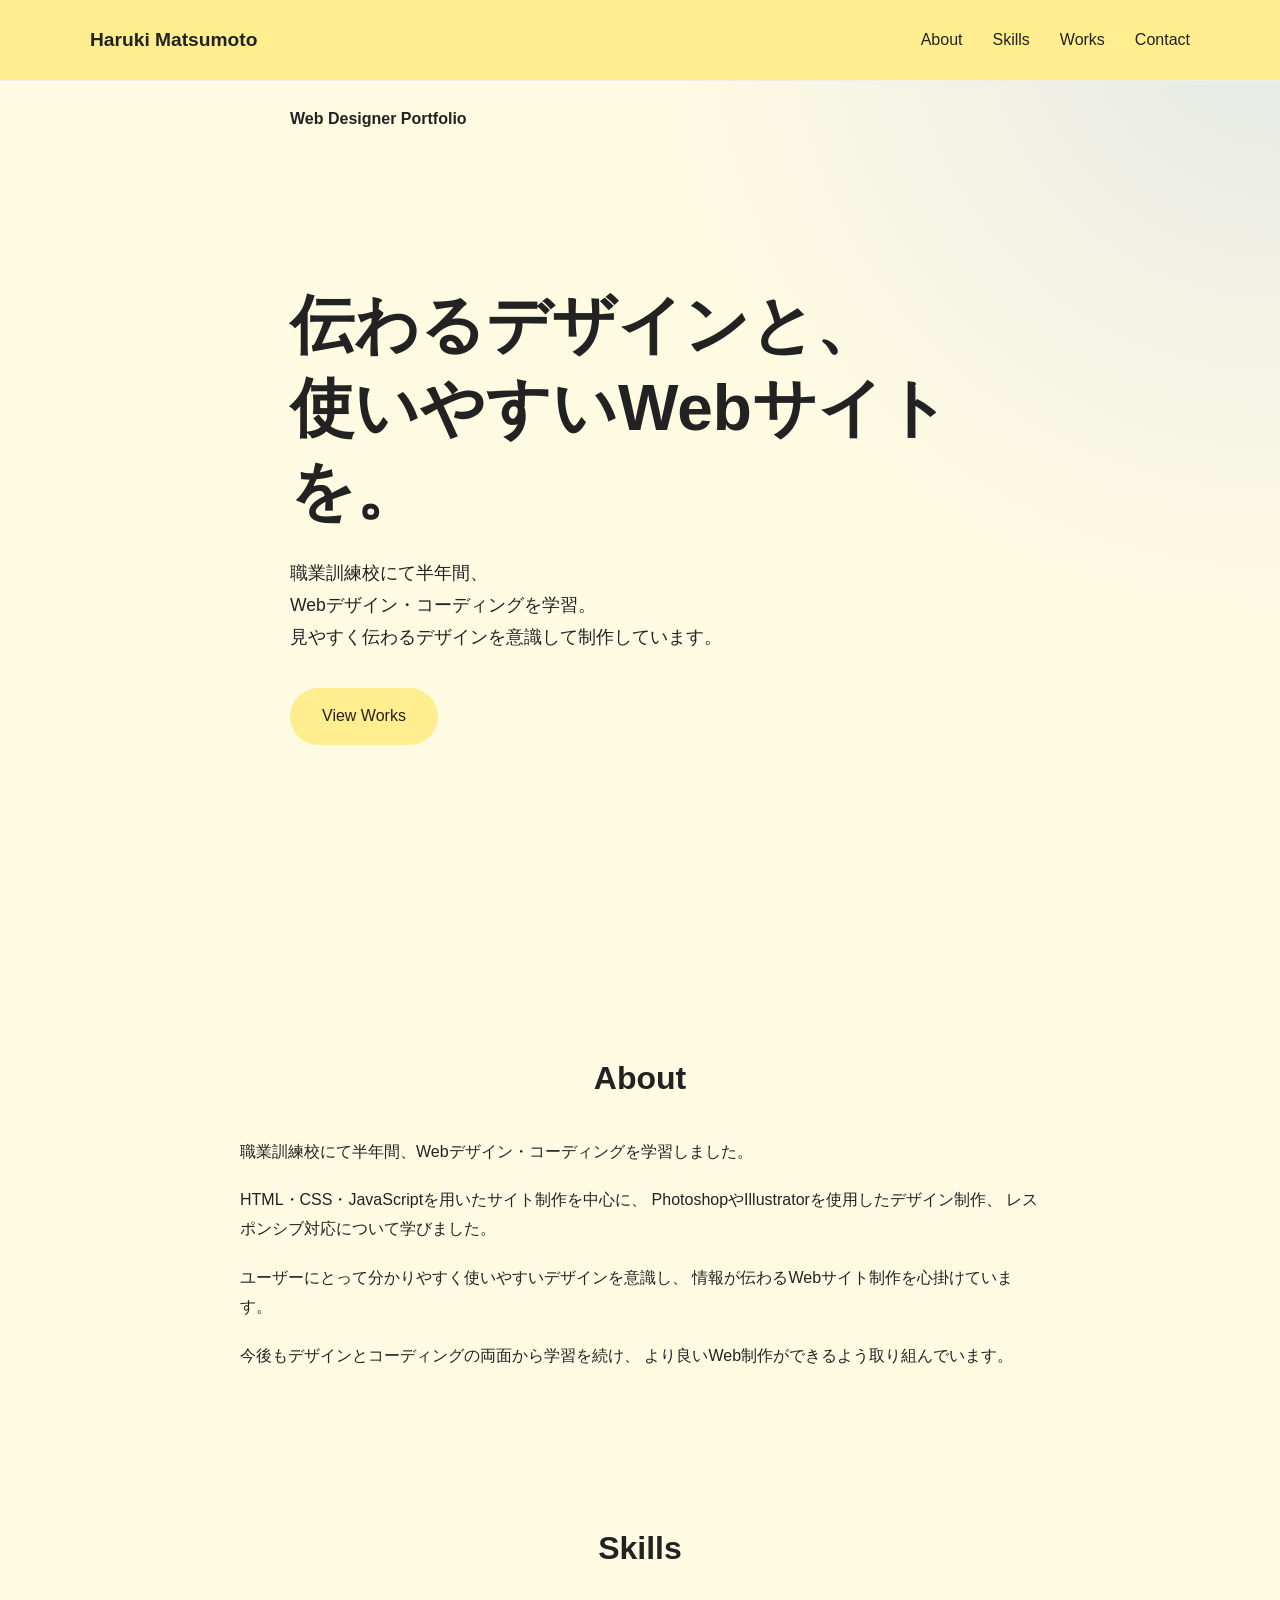
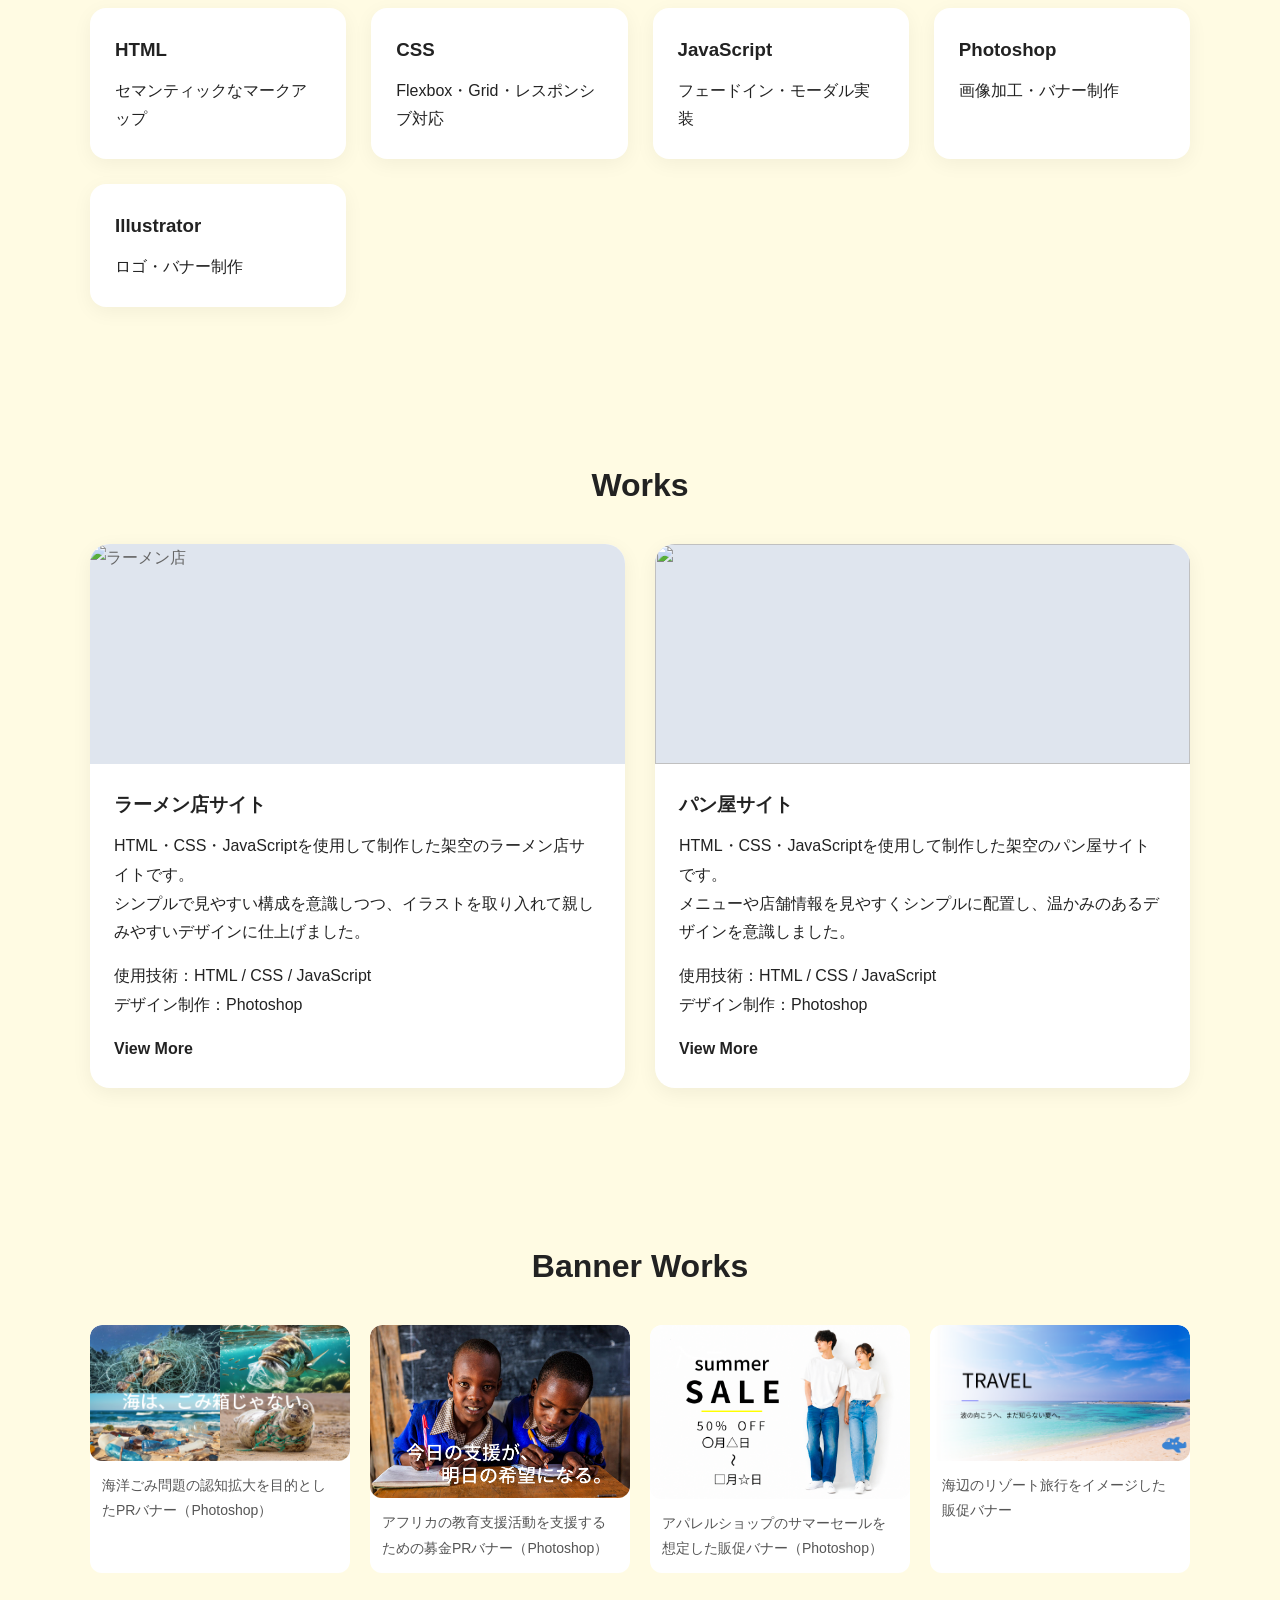
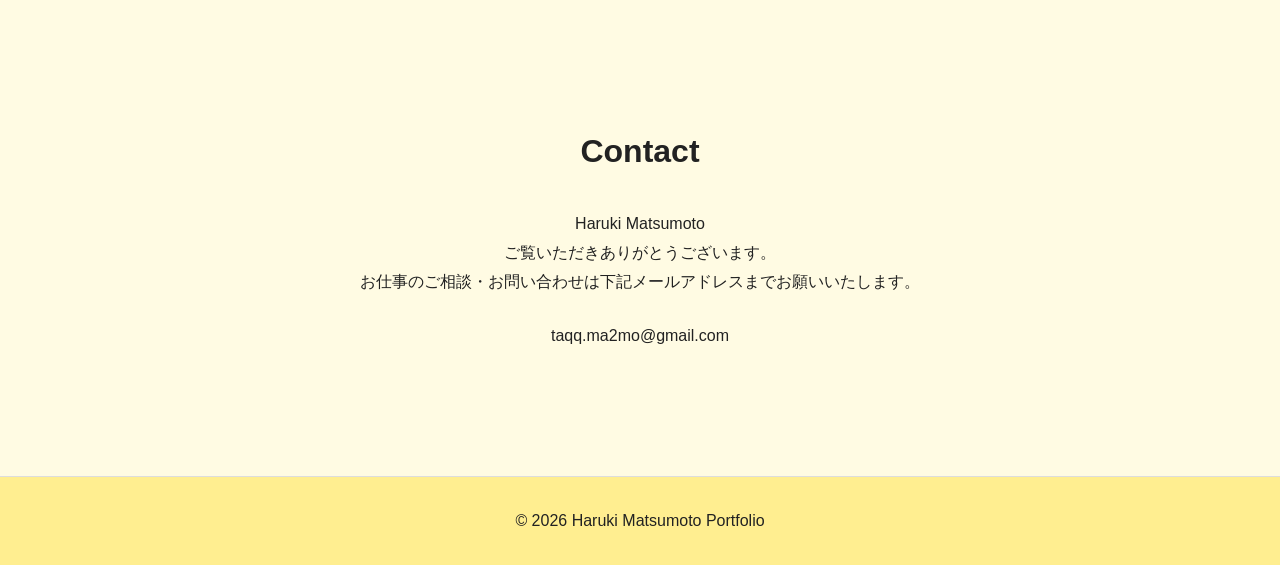
==== index.html @ 16982786 "Add files via upload" ====
<!DOCTYPE html>
<html lang="ja">
<head>
<meta charset="UTF-8">
<meta name="viewport" content="width=device-width, initial-scale=1.0">
<title>Haruki Matsumoto Portfolio</title>
<link rel="stylesheet" href="./css/style.css">
<script src="./js/script.js" defer></script>
</head>
  <body>
  <header class="header">
    <div class="container">
      <h1 class="logo">
        Haruki Matsumoto
      </h1>
      <nav>
        <ul class="nav">
          <li>
            <a href="#about">About</a>
          </li>
          <li>
            <a href="#skills">Skills</a>
          </li>
          <li>
            <a href="#works">Works</a>
          </li>
          <li>
            <a href="#contact">Contact</a>
          </li>
        </ul>
      </nav>
    </div>
  </header>
  <main>
    <!-- Hero -->
    <section class="hero">
      <div class="container hero-inner">
        <p class="hero-sub">
          Web Designer Portfolio
        </p>
        <h2 class="hero-title">
          伝わるデザインと、<br>
          使いやすいWebサイトを。
        </h2>
        <p class="hero-text">
          職業訓練校にて半年間、<br>
          Webデザイン・コーディングを学習。<br>
          見やすく伝わるデザインを意識して制作しています。
        </p>
        <a href="#works" class="btn">
          View Works
        </a>
      </div>
    </section>
    <!-- About -->
    <section id="about" class="section">
      <div class="container">
        <h2 class="section-title" id="about">
          About
        </h2>
        <p class="about-text">
          職業訓練校にて半年間、Webデザイン・コーディングを学習しました。
        </p>
        <p class="about-text">
          HTML・CSS・JavaScriptを用いたサイト制作を中心に、
          PhotoshopやIllustratorを使用したデザイン制作、
          レスポンシブ対応について学びました。
        </p>
        <p class="about-text">
          ユーザーにとって分かりやすく使いやすいデザインを意識し、
          情報が伝わるWebサイト制作を心掛けています。
        </p>
        <p class="about-text">
          今後もデザインとコーディングの両面から学習を続け、
          より良いWeb制作ができるよう取り組んでいます。
        </p>
      </div>
    </section>
    <!-- Skills -->
    <section id="skills" class="section bg-light">
      <div class="container">
        <h2 class="section-title">
          Skills
        </h2>
        <div class="skill-grid">
          <div class="skill-card">
            <h3>HTML</h3>
            <p>セマンティックなマークアップ</p>
          </div>
          <div class="skill-card">
            <h3>CSS</h3>
            <p>Flexbox・Grid・レスポンシブ対応</p>
          </div>
          <div class="skill-card">
            <h3>JavaScript</h3>
            <p>フェードイン・モーダル実装</p>
          </div>    
          <div class="skill-card">
            <h3>Photoshop</h3>
            <p>画像加工・バナー制作</p>
          </div>
          <div class="skill-card">
            <h3>Illustrator</h3>
            <p>ロゴ・バナー制作</p>
          </div>
        </div>
      </div>
    </section>
    <!-- Works -->
    <section id="works" class="section">
      <div class="container">
        <h2 class="section-title">
          Works
        </h2>
        <div class="works-grid">
          <article class="work-card fade">
            <div class="work-image">
              <img src="../site_18/img/menu/nomal.png" alt="ラーメン店">
            </div>
            <div class="work-body">
              <h3>
                ラーメン店サイト
              </h3>
              <p>
                HTML・CSS・JavaScriptを使用して制作した架空のラーメン店サイトです。<br>
                シンプルで見やすい構成を意識しつつ、イラストを取り入れて親しみやすいデザインに仕上げました。
              </p>
              <p>
                使用技術：HTML / CSS / JavaScript <br>
                デザイン制作：Photoshop
              </p>
              <a href="../site_18/index.html" target="_blank" rel="noopener noreferrer">
                View More
              </a>
            </div>
          </article>
          <article class="work-card fade">
            <div class="work-image">
              <img src="../ai kadai_matumoto/img/shokupan.jpg" alt="">
            </div>
            <div class="work-body">
              <h3>
                パン屋サイト
              </h3>
              <p>
                HTML・CSS・JavaScriptを使用して制作した架空のパン屋サイトです。<br>
                メニューや店舗情報を見やすくシンプルに配置し、温かみのあるデザインを意識しました。
              </p>
              <p>
                使用技術：HTML / CSS / JavaScript <br>
                デザイン制作：Photoshop
              </p>
              <a href="../ai kadai_matumoto/index.html" target="_blank" rel="noopener noreferrer">
                View More
              </a>
            </div>
          </article>
        </div>
      </div>
    </section>
    <!-- Banner -->
    <section class="section bg-light">
      <div class="container">
        <h2 class="section-title">
          Banner Works
        </h2>
        <div class="banner-grid">
            <div class="banner-item">
            <a href="./img/banner01.png" target="_blank">
              <img src="./img/banner01.png" alt="海">
            </a>
            <p class="banner-text">
              海洋ごみ問題の認知拡大を目的としたPRバナー（Photoshop）
            </p>
          </div>
          <div class="banner-item">
            <a href="./img/ahurika.png" target="_blank">
              <img src="./img/ahurika.png" alt="アフリカ">
            </a>
            <p class="banner-text">
              アフリカの教育支援活動を支援するための募金PRバナー（Photoshop）
            </p>
          </div>
          <div class="banner-item">
            <a href="./img/sale.png" target="_blank">
              <img src="./img/sale.png" alt="sale">
            </a>
            <p class="banner-text">
              アパレルショップのサマーセールを想定した販促バナー（Photoshop）
            </p>
          </div>
          <div class="banner-item">
            <a href="./img/TRAVEL.png" target="_blank">
              <img src="./img/TRAVEL.png" alt="TRAVEL" class="travel-banner">
            </a>
            <p class="banner-text">
              海辺のリゾート旅行をイメージした販促バナー
            </p>
          </div>
        </div>
      </div>
    </section>
    <!-- Contact -->
    <section id="contact" class="section">
      <div class="container contact">
        <h2 class="section-title">
          Contact
        </h2>
        <p class="ais">
          Haruki Matsumoto<br>
          ご覧いただきありがとうございます。<br>
          お仕事のご相談・お問い合わせは下記メールアドレスまでお願いいたします。
        </p>
        <p class="sss">
          taqq.ma2mo@gmail.com
        </p>
      </div>
    </section>
  </main>
    <footer class="footer">
      <p>
        © 2026 Haruki Matsumoto Portfolio
      </p>
    </footer>
    <button id="topBtn">TOP</button>
  </body>
</html>
---- css/style.css ----
/* =========================
   Reset
========================= */
*{
  margin:0;
  padding:0;
  box-sizing:border-box;
}
html{
  scroll-behavior:smooth;
}
body{
  font-family:"Yu Gothic","Yu Gothic UI",sans-serif;
  color:#222;
  background:#fffbe3;
  line-height:1.8;
}
h2 {
  margin-top: 150px;
}
a{
  text-decoration:none;
  color:inherit;
}
ul{
  list-style:none;
}
/* =========================
   Common
========================= */
.container{
  width:min(90%,1100px);
  margin:auto;
}
.section-title{
  text-align:center;
  font-size:2rem;
  margin-bottom:50px;
}
.section-title{
    margin-bottom: 30px;
}
.about-text{
    margin-bottom: 20px;
}
.bg-light{
  background:#fffbe3;
}
.btn{
  display:inline-block;
  padding:14px 32px;
  background:#ffee90;
  color:#222;
  border-radius:999px;
  transition:.3s;
  margin-bottom: 50px;
}
.btn:hover{
  transform:translateY(-3px);
}
/* =========================
   Header
========================= */
.header{
  position:fixed;
  top:0;
  left:0;
  width:100%;
  z-index:100;
  background:#ffee90;
  backdrop-filter:blur(10px);
  border-bottom:1px solid #eee;
}
.header .container{
  height:80px;
  display:flex;
  justify-content:space-between;
  align-items:center;
}
.logo{
  font-size:1.2rem;
  font-weight:bold;
}
.nav{
  display:flex;
  gap:30px;
}
.nav a{
  transition:.3s;
}
.nav a:hover{
  color:#ffeebe;
}
/* =========================
   Hero
========================= */
.hero{
  min-height:100vh;
  display:flex;
  align-items:center;
  background:
  radial-gradient(
    circle at top right,
    rgba(79,124,255,.15),
    transparent 40%
  );
}
.hero-inner{
  max-width:700px;
}
.hero-sub{
  color:#222;
  font-weight:bold;
  margin-bottom:15px;
}
.hero-title{
  font-size: clamp(2.8rem, 5vw, 4rem);
  line-height:1.3;
  margin-bottom:25px;
}
.hero-text{
  font-size:1.1rem;
  margin-bottom:35px;
}
/* =========================
   About
========================= */
.about-text{
  max-width:800px;
  margin:0 auto 20px;
}
/* =========================
   Skills
========================= */
#skills {
  background-color: #fffbe3;
}
.skill-grid{
  display:grid;
  grid-template-columns:
  repeat(auto-fit,minmax(250px,1fr));
  gap:25px;
}
.skill-card{
  background:#fff;
  padding:25px;
  border-radius:16px;
  box-shadow:
  0 5px 20px rgba(0,0,0,.05);
  transition:.3s;
}
.skill-card:hover{
  transform:translateY(-5px);
}
.skill-card h3{
  color:#222;
  margin-bottom:10px;
}
/* =========================
   Works
========================= */
.works-grid{
  display:grid;
  grid-template-columns:
  repeat(auto-fit,minmax(350px,1fr));
  gap:30px;
}
.work-card{
  background:#fff;
  border-radius:20px;
  overflow:hidden;
  box-shadow:
  0 5px 20px rgba(0, 0, 0, .06);
  transition:.3s;
}
.work-card:hover{
  transform:translateY(-8px);
}
.work-image{
  height:220px;
  background:#dfe5ee;
  display:flex;
  align-items:center;
  justify-content:center;
  color:#666;
}
.work-body{
  padding:24px;
}
.work-body h3{
  margin-bottom:10px;
}
.work-body p{
  margin-bottom:15px;
}
.work-body a{
  color:#222;
  font-weight:bold;
}
.work-image img{
  width:100%;
  height:100%;
  object-fit:cover;
  display:block;
}
/* =========================
   Banner
========================= */
.banner-grid{
  display:grid;
  grid-template-columns:
  repeat(auto-fit,minmax(250px,1fr));
  gap:20px;
}
.banner-item:hover{
  transform:translateY(-5px);
}
.banner-item{
  border-radius:12px;
  overflow:hidden;
  background:#fff;
  transition:.3s;
}
.banner-text{
  padding:12px;
  font-size:14px;
  color:#555;
}
.travel-banner{
  height:250px;
  object-fit:cover;
  object-position:left top;
}
/* =========================
   Contact
========================= */
.contact{
  text-align:center;
}
.contact p{
  margin-bottom:25px;
}
/* =========================
   Footer
========================= */
.footer{
  padding:30px;
  text-align:center;
  border-top:1px solid #ddd;
  background:#ffee90;
}
/* =========================
   Animation
========================= */
.fade{
  opacity:0;
  transform:translateY(30px);
  transition:.8s;
}
.fade.show{
  opacity:1;
  transform:translateY(0);
}
.header.active{
  box-shadow:0 4px 12px rgba(0,0,0,.1);
} 
/* wark バナー */
.banner-item img{
  width:100%;
  height:auto;
  display:block;
  border-radius:12px;
}
/* topボタン */
#topBtn{
  position:fixed;
  right:30px;
  bottom:30px;
  width:90px;
  height:45px;
  border:2px solid #ffee90;
  border-radius:999px;
  background:#fff;
  color:#222;
  font-size:14px;
  font-weight:bold;
  cursor:pointer;
  opacity:0;
  visibility:hidden;
  transition:.3s;
  box-shadow:0 4px 10px rgba(0,0,0,.15);
}
#topBtn.show{
  opacity:1;
  visibility:visible;
}
#topBtn:hover{
  transform:translateY(-3px);
  background:#ffee90;
}
.ais {
  padding-bottom: 0px;
}
.sss {
  padding-bottom: 100px;
}

/* =========================
   Responsive
========================= */
@media(max-width:768px){
  .header .container{
    flex-direction:column;
    justify-content:center;
    gap:15px;
    height:auto;
    padding:20px 0;
  }
  #about {
  padding-top: 0;
  margin-top: 0;
}
  .nav{
    gap:20px;
  }
  .section{
    padding:60px 0;
    bottom: 0;
  }
  .hero{
    text-align:center;
  }
  .hero-title{
    font-size:2.5rem;
    margin-bottom: 10px;
  }
  .works-grid{
    grid-template-columns:1fr;
  }
  h2 {
    padding-top: 0;
    margin-top: 0;
  }
}
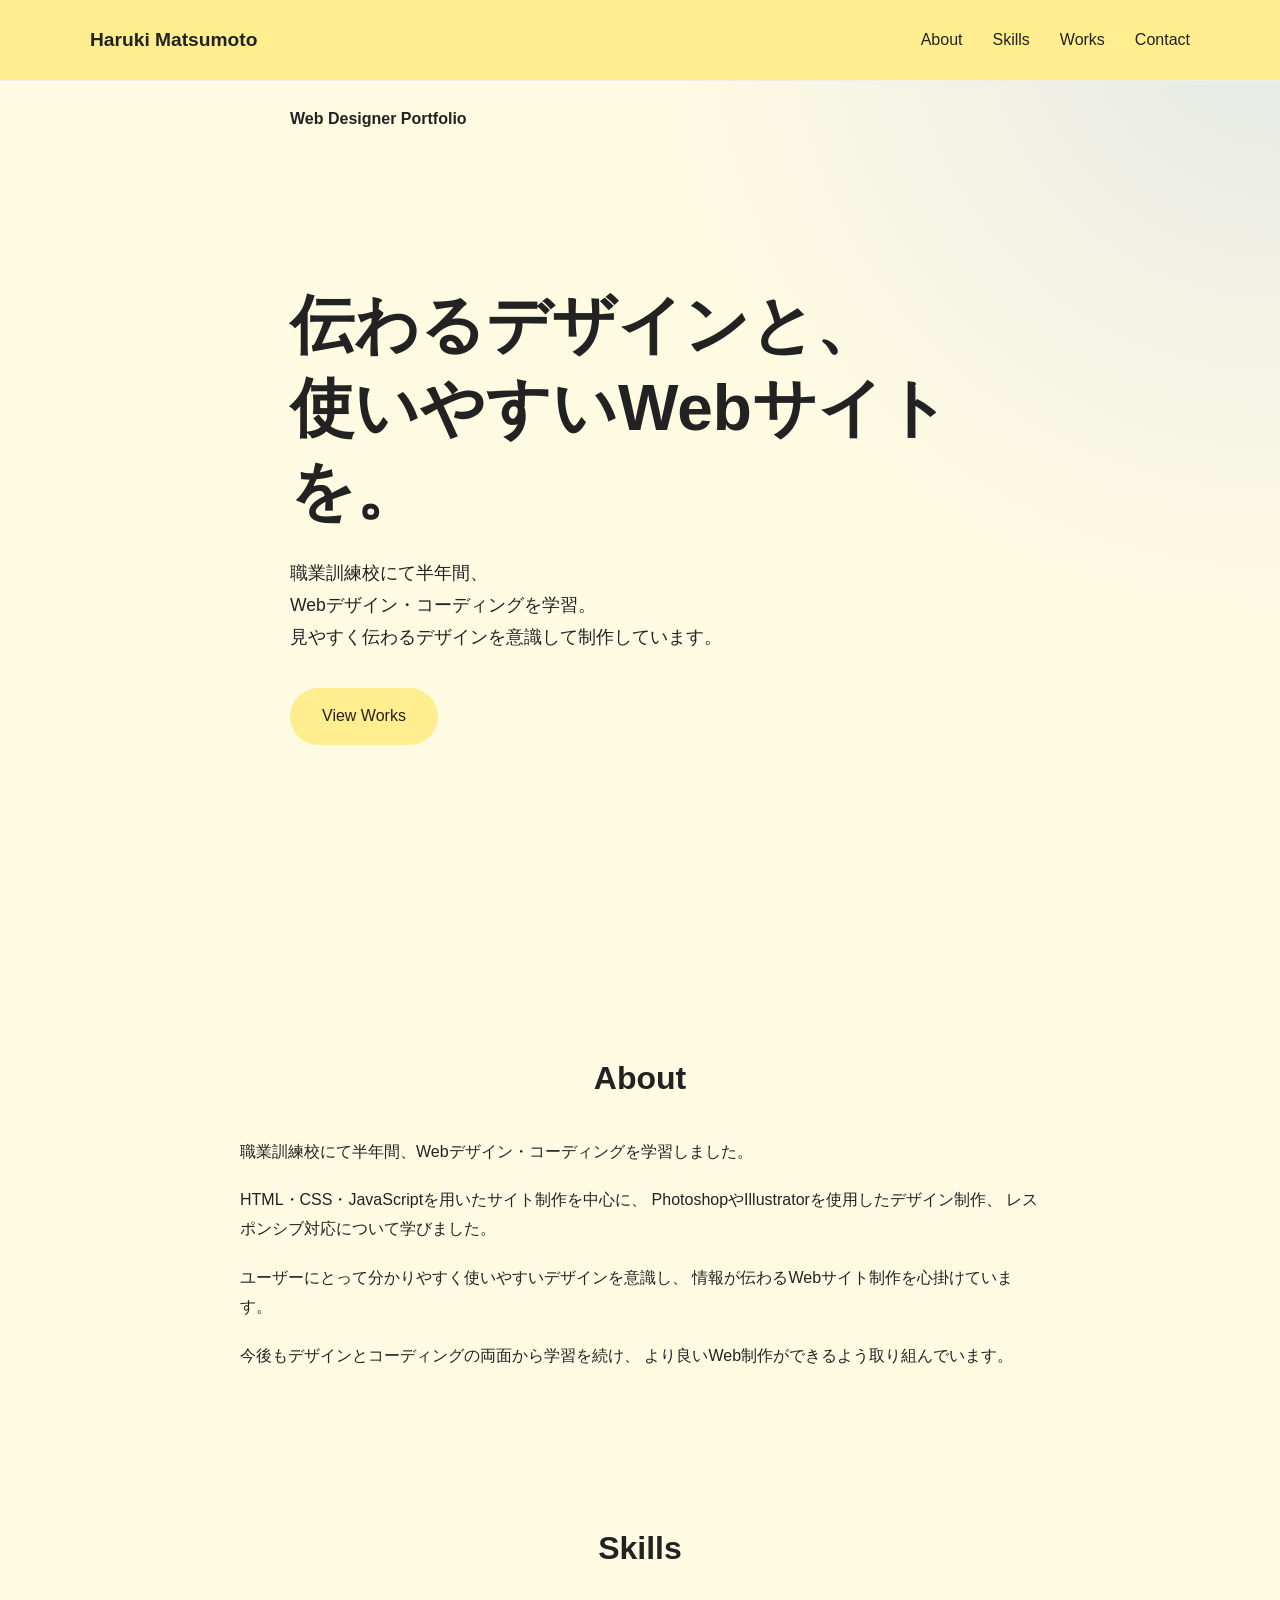
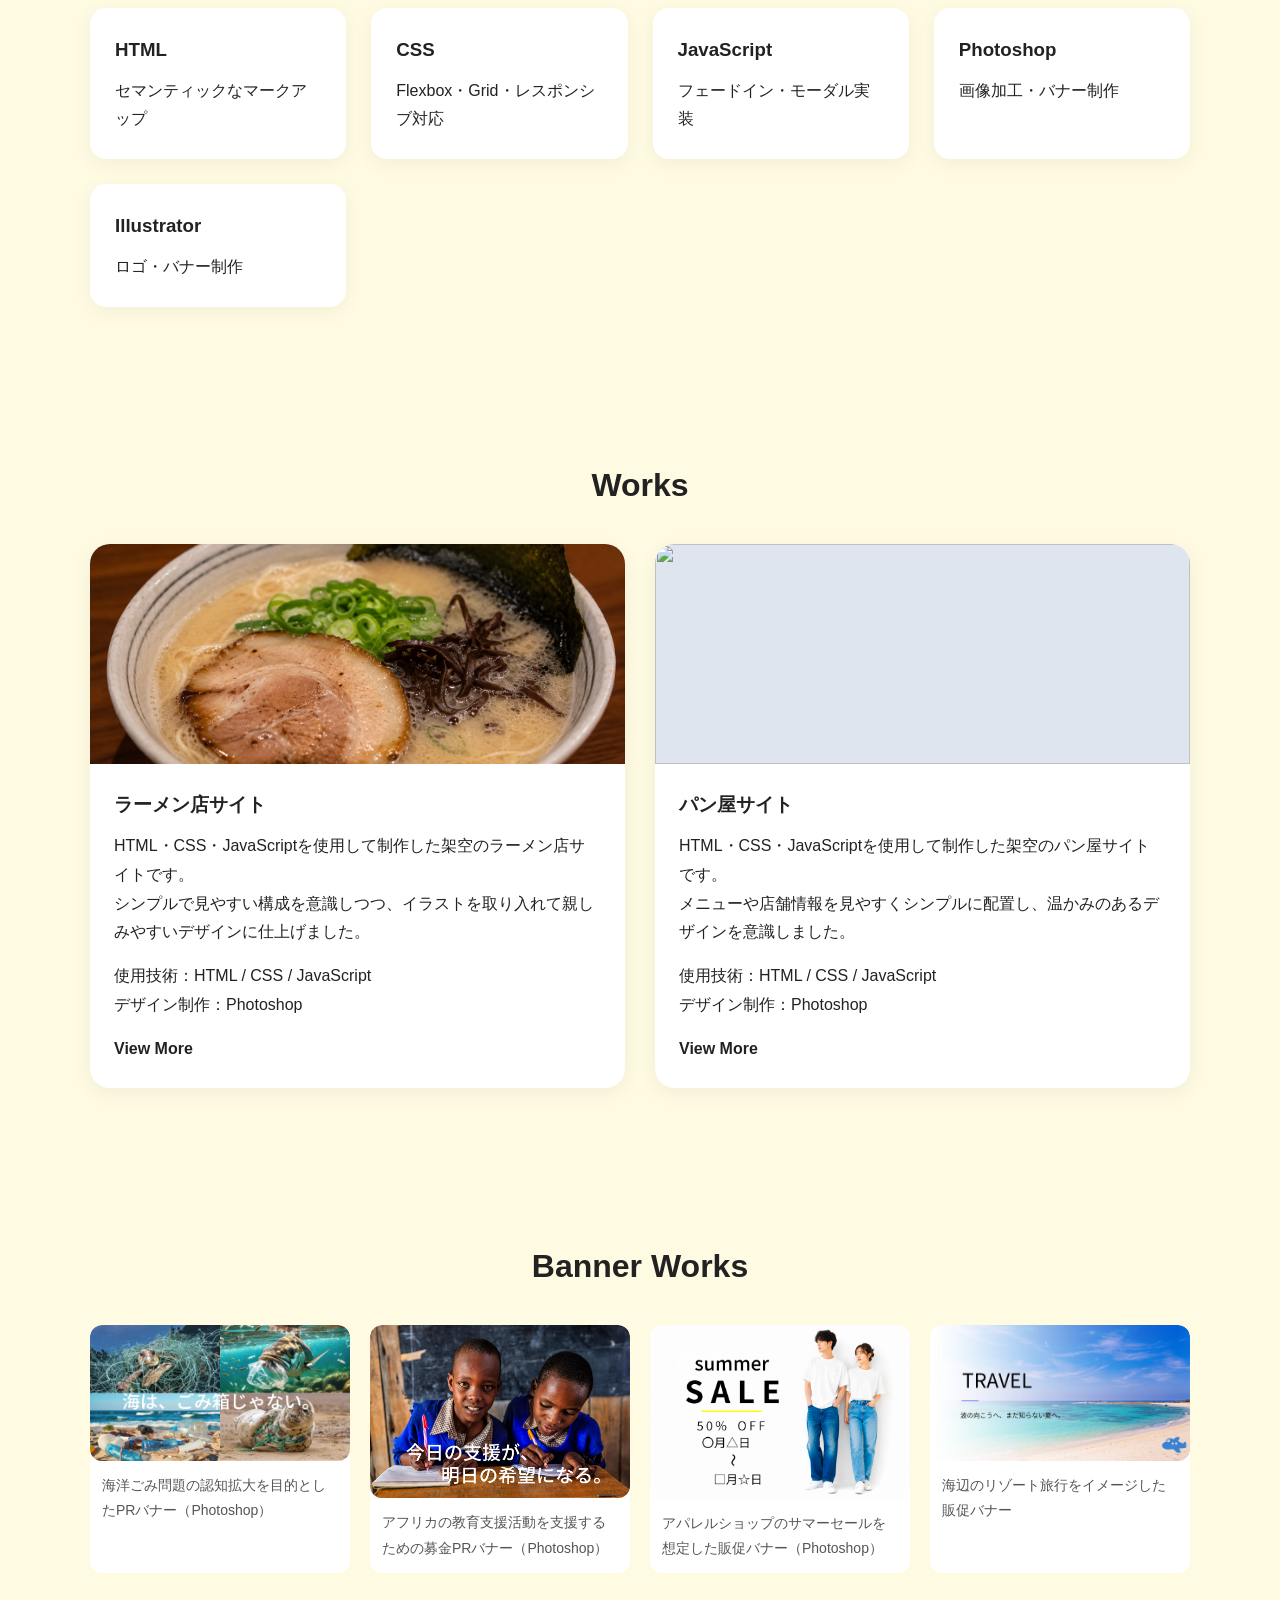
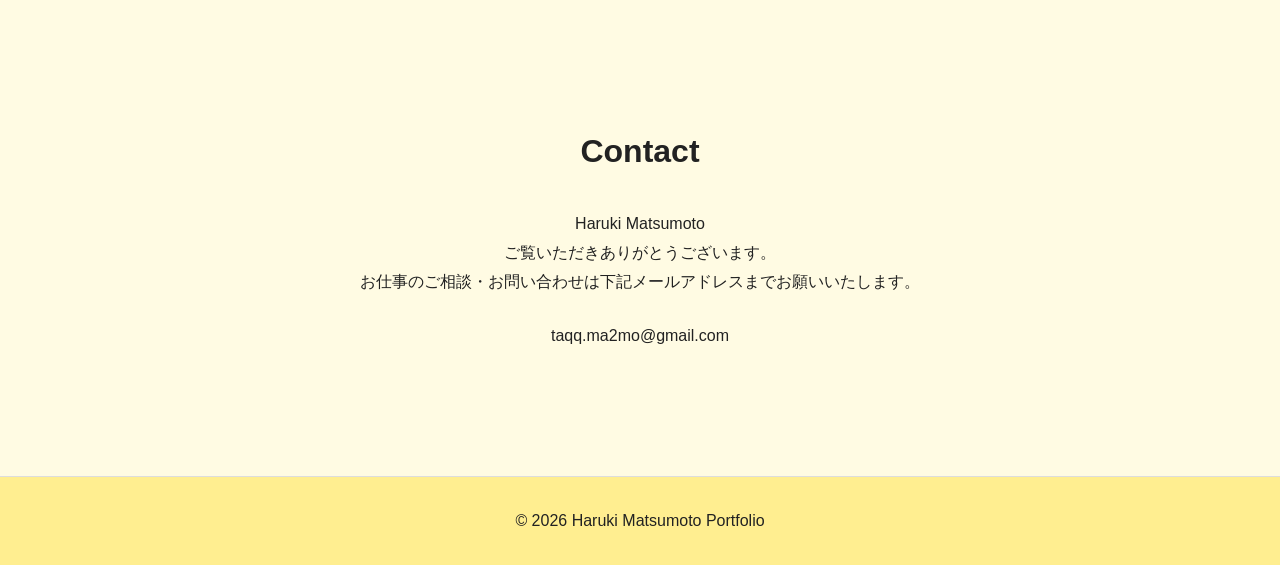
==== commit 579fd92c: "Update index.html" ====
--- a/index.html
+++ b/index.html
@@ -129,7 +129,7 @@
                 使用技術：HTML / CSS / JavaScript <br>
                 デザイン制作：Photoshop
               </p>
-              <a href="../site_18/index.html" target="_blank" rel="noopener noreferrer">
+              <a href="site_18/index.html" target="_blank" rel="noopener noreferrer">
                 View More
               </a>
             </div>
@@ -150,7 +150,7 @@
                 使用技術：HTML / CSS / JavaScript <br>
                 デザイン制作：Photoshop
               </p>
-              <a href="../ai kadai_matumoto/index.html" target="_blank" rel="noopener noreferrer">
+              <a href="kadai_matumoto/index.html" target="_blank" rel="noopener noreferrer">
                 View More
               </a>
             </div>
@@ -224,4 +224,4 @@
     </footer>
     <button id="topBtn">TOP</button>
   </body>
-</html>+</html>
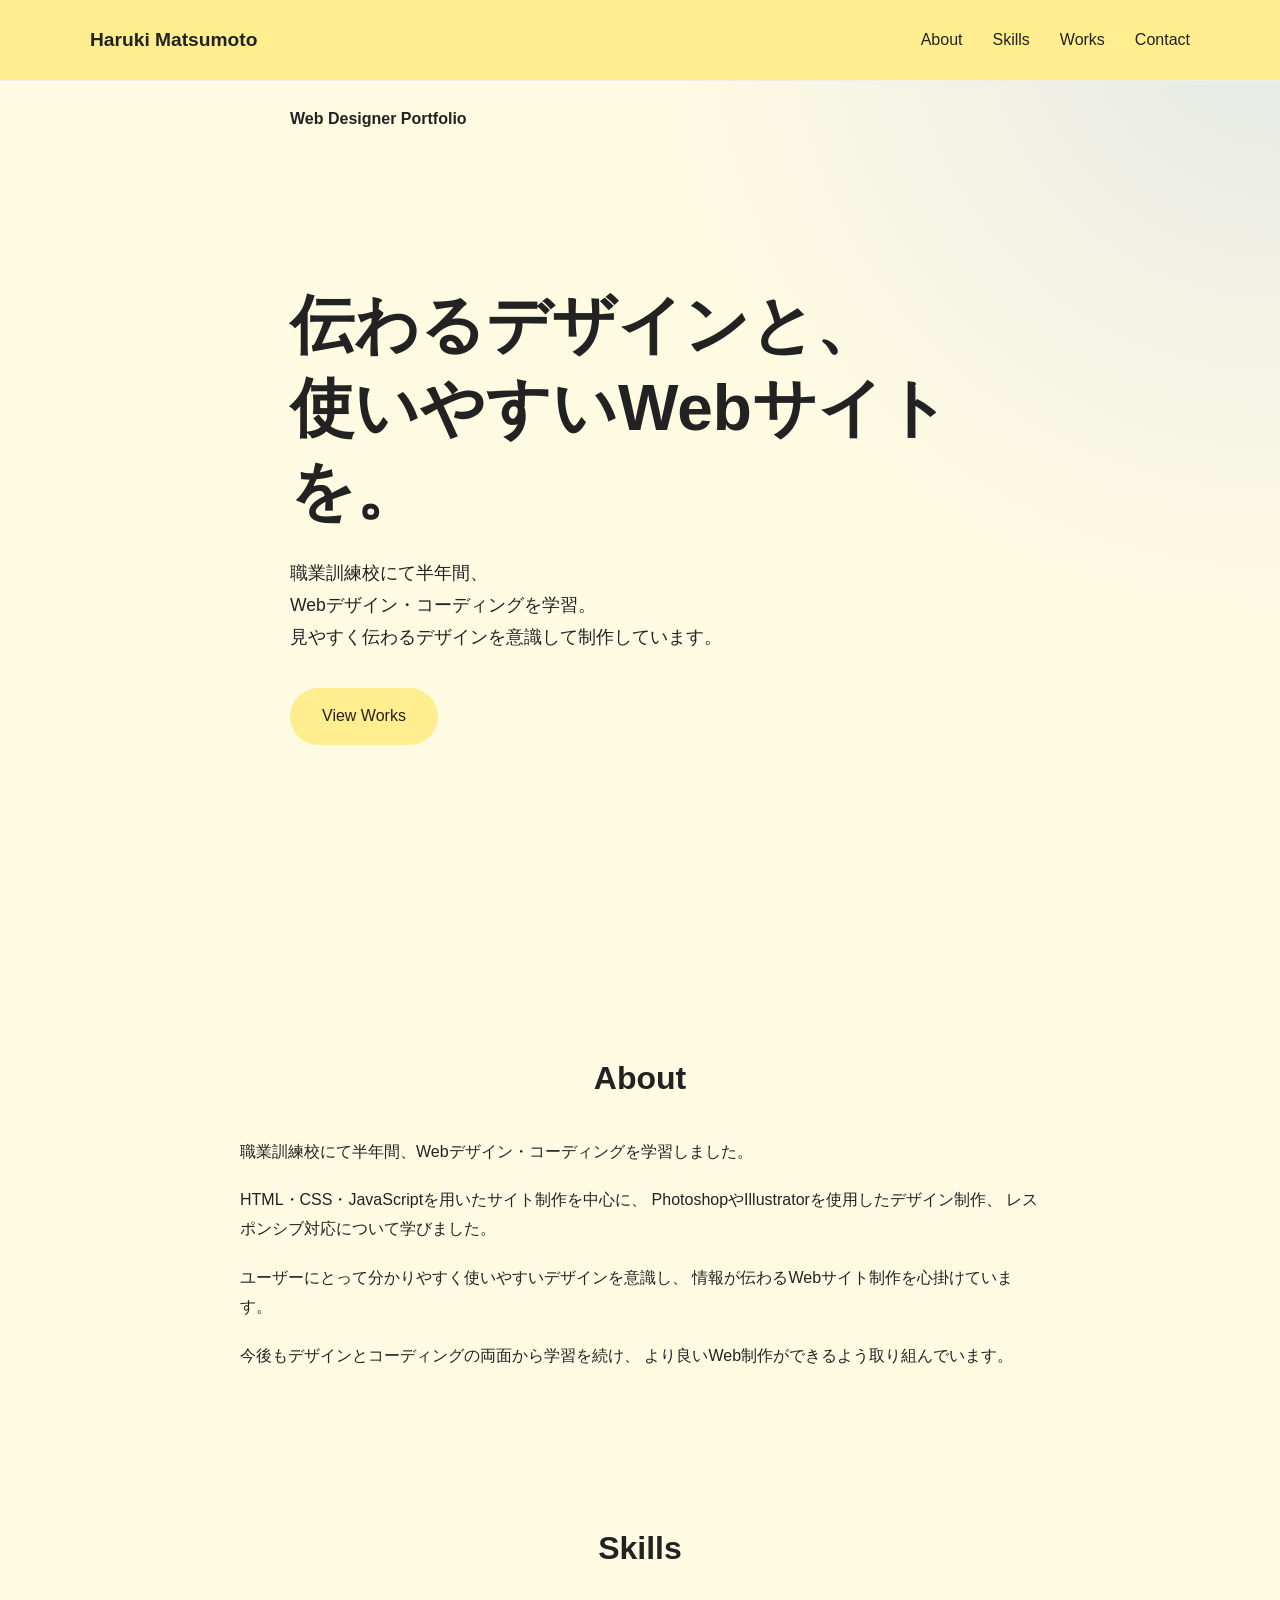
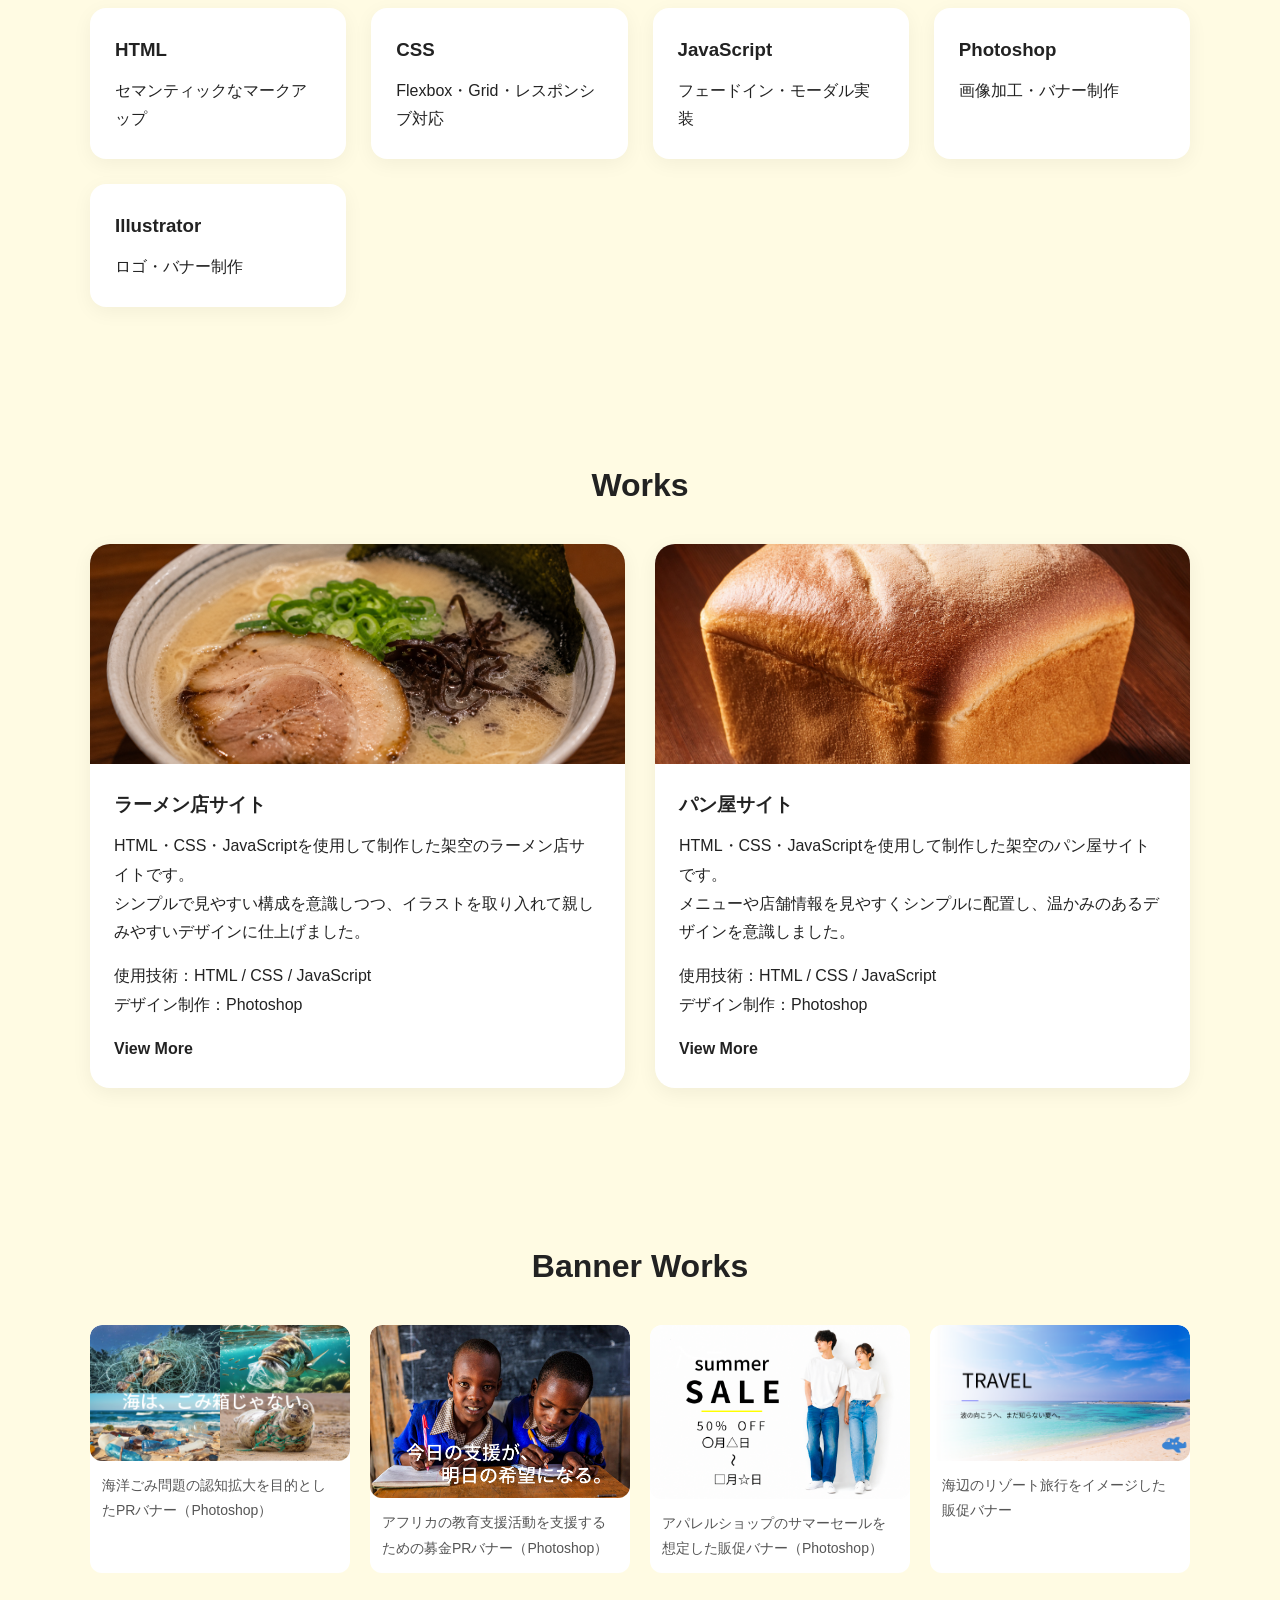
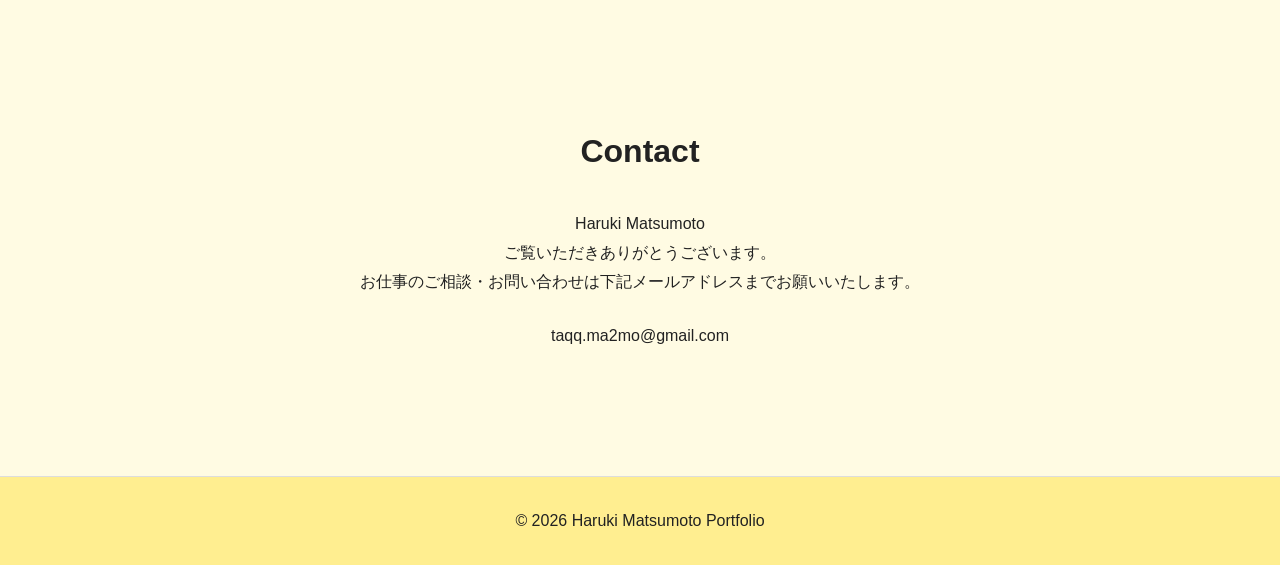
==== commit c67993b8: "Update index.html" ====
--- a/index.html
+++ b/index.html
@@ -115,7 +115,7 @@
         <div class="works-grid">
           <article class="work-card fade">
             <div class="work-image">
-              <img src="../site_18/img/menu/nomal.png" alt="ラーメン店">
+              <img src="site_18/img/menu/nomal.png" alt="ラーメン店">
             </div>
             <div class="work-body">
               <h3>
@@ -136,7 +136,7 @@
           </article>
           <article class="work-card fade">
             <div class="work-image">
-              <img src="../ai kadai_matumoto/img/shokupan.jpg" alt="">
+              <img src="kadai_matumoto/img/shokupan.jpg" alt="">
             </div>
             <div class="work-body">
               <h3>
